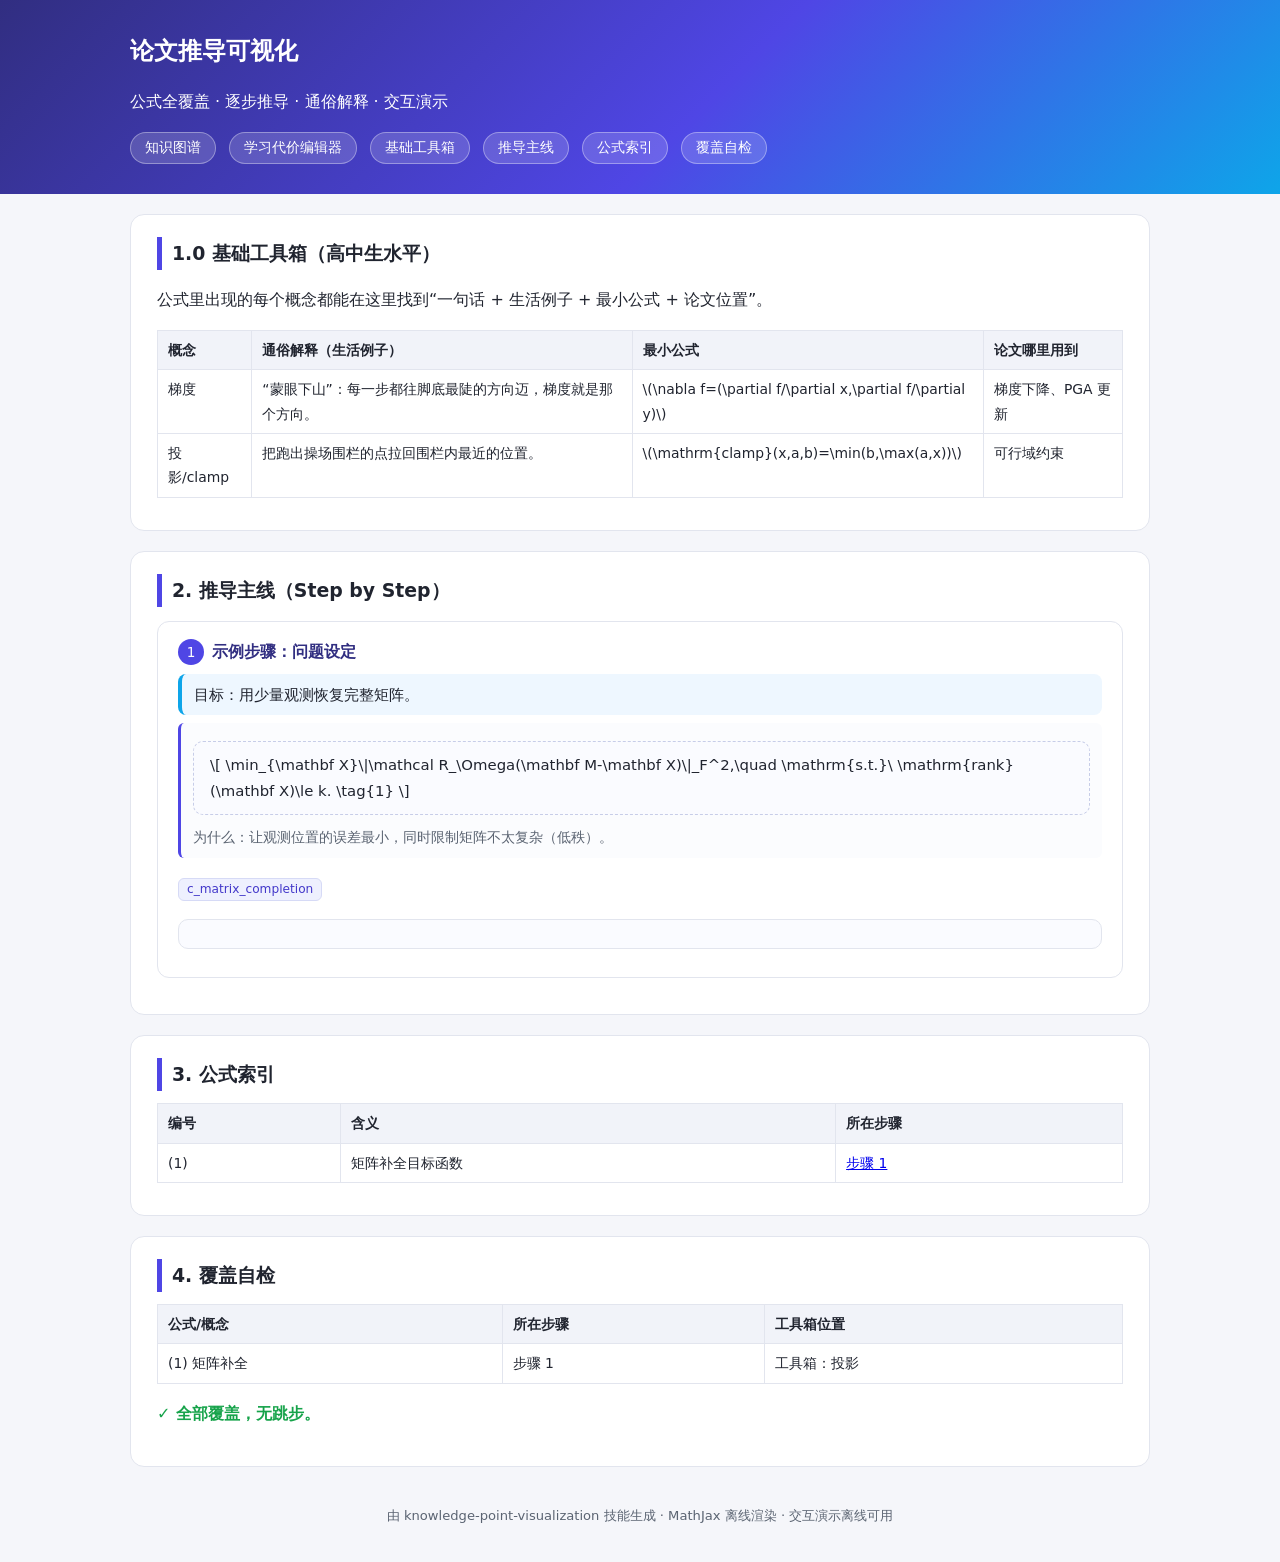
==== .codex/skills/knowledge-point-visualization/assets/derivation-template.html @ 8a46c771 "feat(kpv): 新增推导页标准模板 derivation-template.html + 修复浏览器校验 UTF-8 解码" ====
<!DOCTYPE html>
<html lang="zh-CN">
<head>
<meta charset="UTF-8">
<meta name="viewport" content="width=device-width, initial-scale=1.0">
<title>论文推导可视化（Knowledge Point Visualization）</title>
<script>
window.MathJax = {
  tex: { inlineMath: [['\\(','\\)']], displayMath: [['\\[','\\]']] },
  svg: { fontCache: 'global' }
};
</script>
<script src="mathjax/tex-svg.js"></script>
<script src="interactive-components.js"></script>
<style>
:root{--bg:#f5f6fa;--card:#fff;--ink:#20242f;--muted:#5b6472;--line:#e2e5ee;--accent:#4f46e5;--green:#16a34a;--blue:#0ea5e9}
*{box-sizing:border-box}
body{margin:0;background:var(--bg);color:var(--ink);font-family:"Segoe UI","Microsoft YaHei",system-ui,sans-serif;line-height:1.75}
.wrap{max-width:1060px;margin:0 auto;padding:0 20px}
header{background:linear-gradient(135deg,#312e81,#4f46e5 55%,#0ea5e9);color:#fff;padding:30px 0 24px}
header h1{margin:0 0 8px;font-size:1.5rem}
nav{margin:12px 0 0}
nav a{color:#fff;background:rgba(255,255,255,.16);border:1px solid rgba(255,255,255,.35);border-radius:999px;padding:3px 14px;margin-right:8px;text-decoration:none;font-size:.85rem;display:inline-block;margin-bottom:6px}
section{background:var(--card);border:1px solid var(--line);border-radius:14px;padding:22px 26px;margin:20px 0}
h2{margin:0 0 12px;font-size:1.18rem;border-left:5px solid var(--accent);padding-left:10px}
h3{margin:18px 0 8px;font-size:1rem;color:#312e81}
.eq{background:#fafbff;border:1px dashed #c7cde8;border-radius:10px;padding:10px 16px;margin:10px 0;overflow-x:auto}
.step{background:#fff;border:1px solid var(--line);border-radius:12px;padding:16px 20px;margin:14px 0}
.step .num{display:inline-block;background:var(--accent);color:#fff;border-radius:999px;width:26px;height:26px;line-height:26px;text-align:center;font-size:.85rem;margin-right:8px}
.step h3{display:inline;border:0;padding:0;margin:0}
.goal{background:#eef7ff;border-left:4px solid var(--blue);padding:8px 12px;border-radius:8px;margin:8px 0;font-size:.92rem}
.micro{background:#fbfcfe;border-left:3px solid var(--accent);padding:8px 12px;margin:8px 0;border-radius:6px;font-size:.93rem}
.micro .why{color:var(--muted);font-size:.88rem}
.tag{display:inline-block;background:#eef0fe;color:#4338ca;border:1px solid #d6daf6;border-radius:6px;padding:0 8px;font-size:.76rem;margin:2px 3px 2px 0}
.demo{border:1px solid var(--line);border-radius:10px;padding:14px 16px;margin:12px 0;background:#fafbff}
.kpy-demo-title{font-weight:600;margin-bottom:6px}
.kpy-info{font-size:.88rem;color:var(--muted);margin-bottom:8px}
.kpy-ctls{display:flex;flex-wrap:wrap;gap:10px;align-items:center;margin-top:8px}
.kpy-ctl{display:inline-flex;gap:6px;align-items:center;font-size:.85rem}
.kpy-btn{background:var(--accent);color:#fff;border:0;border-radius:6px;padding:5px 12px;cursor:pointer}
.kpy-tip{position:absolute;z-index:10;background:#20242f;color:#fff;padding:6px 10px;border-radius:6px;font-size:.8rem;max-width:280px}
.kpy-demo-error{outline:2px solid #dc2626}
.kpy-grid{border-collapse:collapse;margin:4px}
.kpy-grid td{border:1px solid var(--line);padding:6px 10px;text-align:center;min-width:44px}
.kpy-matrix-row{display:flex;align-items:center;gap:8px;flex-wrap:wrap}
.kpy-eq-symbol{font-size:1.3rem;color:var(--muted)}
.ok{color:var(--green);font-weight:600}
table{width:100%;border-collapse:collapse;font-size:.87rem;margin:10px 0}
th,td{border:1px solid var(--line);padding:7px 10px;text-align:left;vertical-align:top}
th{background:#f1f3f9}
code{background:#eef1f7;border-radius:5px;padding:1px 5px;font-family:Consolas,monospace;font-size:.85em}
footer{color:var(--muted);font-size:.82rem;padding:18px 0 34px;text-align:center}
</style>
</head>
<body>
<header><div class="wrap">
  <h1>论文推导可视化</h1>
  <p>公式全覆盖 · 逐步推导 · 通俗解释 · 交互演示</p>
  <nav>
    <a href="knowledge-graph.html">知识图谱</a>
    <a href="cost-editor.html">学习代价编辑器</a>
    <a href="#toolbox">基础工具箱</a>
    <a href="#chain">推导主线</a>
    <a href="#formulas">公式索引</a>
    <a href="#check">覆盖自检</a>
  </nav>
</div></header>

<main class="wrap">

<section id="toolbox">
  <h2>1.0 基础工具箱（高中生水平）</h2>
  <p class="muted">公式里出现的每个概念都能在这里找到“一句话 + 生活例子 + 最小公式 + 论文位置”。</p>
  <table>
    <thead><tr><th>概念</th><th>通俗解释（生活例子）</th><th>最小公式</th><th>论文哪里用到</th></tr></thead>
    <tbody>
      <tr><td>梯度</td><td>“蒙眼下山”：每一步都往脚底最陡的方向迈，梯度就是那个方向。</td>
          <td>\(\nabla f=(\partial f/\partial x,\partial f/\partial y)\)</td><td>梯度下降、PGA 更新</td></tr>
      <tr><td>投影/clamp</td><td>把跑出操场围栏的点拉回围栏内最近的位置。</td>
          <td>\(\mathrm{clamp}(x,a,b)=\min(b,\max(a,x))\)</td><td>可行域约束</td></tr>
    </tbody>
  </table>
</section>

<section id="chain">
  <h2>2. 推导主线（Step by Step）</h2>
  <div class="step" id="step1">
    <span class="num">1</span><h3>示例步骤：问题设定</h3>
    <div class="goal">目标：用少量观测恢复完整矩阵。</div>
    <div class="micro">
      <div class="eq">\[ \min_{\mathbf X}\|\mathcal R_\Omega(\mathbf M-\mathbf X)\|_F^2,\quad \mathrm{s.t.}\ \mathrm{rank}(\mathbf X)\le k. \tag{1} \]</div>
      <div class="why">为什么：让观测位置的误差最小，同时限制矩阵不太复杂（低秩）。</div>
    </div>
    <p><span class="tag">c_matrix_completion</span></p>
    <div class="demo" data-demo="gradient-descent" data-config='{"lr":0.25,"x0":2.0,"y0":1.6}'></div>
  </div>
</section>

<section id="formulas">
  <h2>3. 公式索引</h2>
  <table>
    <thead><tr><th>编号</th><th>含义</th><th>所在步骤</th></tr></thead>
    <tbody>
      <tr><td>(1)</td><td>矩阵补全目标函数</td><td><a href="#step1">步骤 1</a></td></tr>
    </tbody>
  </table>
</section>

<section id="check">
  <h2>4. 覆盖自检</h2>
  <table>
    <thead><tr><th>公式/概念</th><th>所在步骤</th><th>工具箱位置</th></tr></thead>
    <tbody>
      <tr><td>(1) 矩阵补全</td><td>步骤 1</td><td>工具箱：投影</td></tr>
    </tbody>
  </table>
  <p class="ok">✓ 全部覆盖，无跳步。</p>
</section>

</main>
<footer>由 knowledge-point-visualization 技能生成 · MathJax 离线渲染 · 交互演示离线可用</footer>

<script>
(function () {
  var mj = "missing", finished = false;
  function finish() {
    if (finished) return;
    finished = true;
    document.documentElement.setAttribute("data-mathjax", mj);
    var demos = window.KPV ? KPV.initAll(document) : { total: 0, ok: 0, failed: ["KPV missing"] };
    document.documentElement.setAttribute("data-demos-total", String(demos.total));
    document.documentElement.setAttribute("data-demos-ok", String(demos.ok));
    document.documentElement.setAttribute("data-demos-failed", demos.failed.join("|") || "none");
    document.documentElement.setAttribute("data-kpv-ready",
      (mj === "ok" && demos.failed.length === 0 && demos.total > 0) ? "ok" : "errors");
  }
  function waitForMathJax(tries) {
    if (window.MathJax && MathJax.startup && MathJax.startup.promise) {
      MathJax.startup.promise.then(function () { mj = "ok"; finish(); },
                                   function () { mj = "error"; finish(); });
    } else if (tries > 0) {
      setTimeout(function () { waitForMathJax(tries - 1); }, 200);
    } else {
      finish();
    }
  }
  waitForMathJax(50);
})();
</script>
</body>
</html>
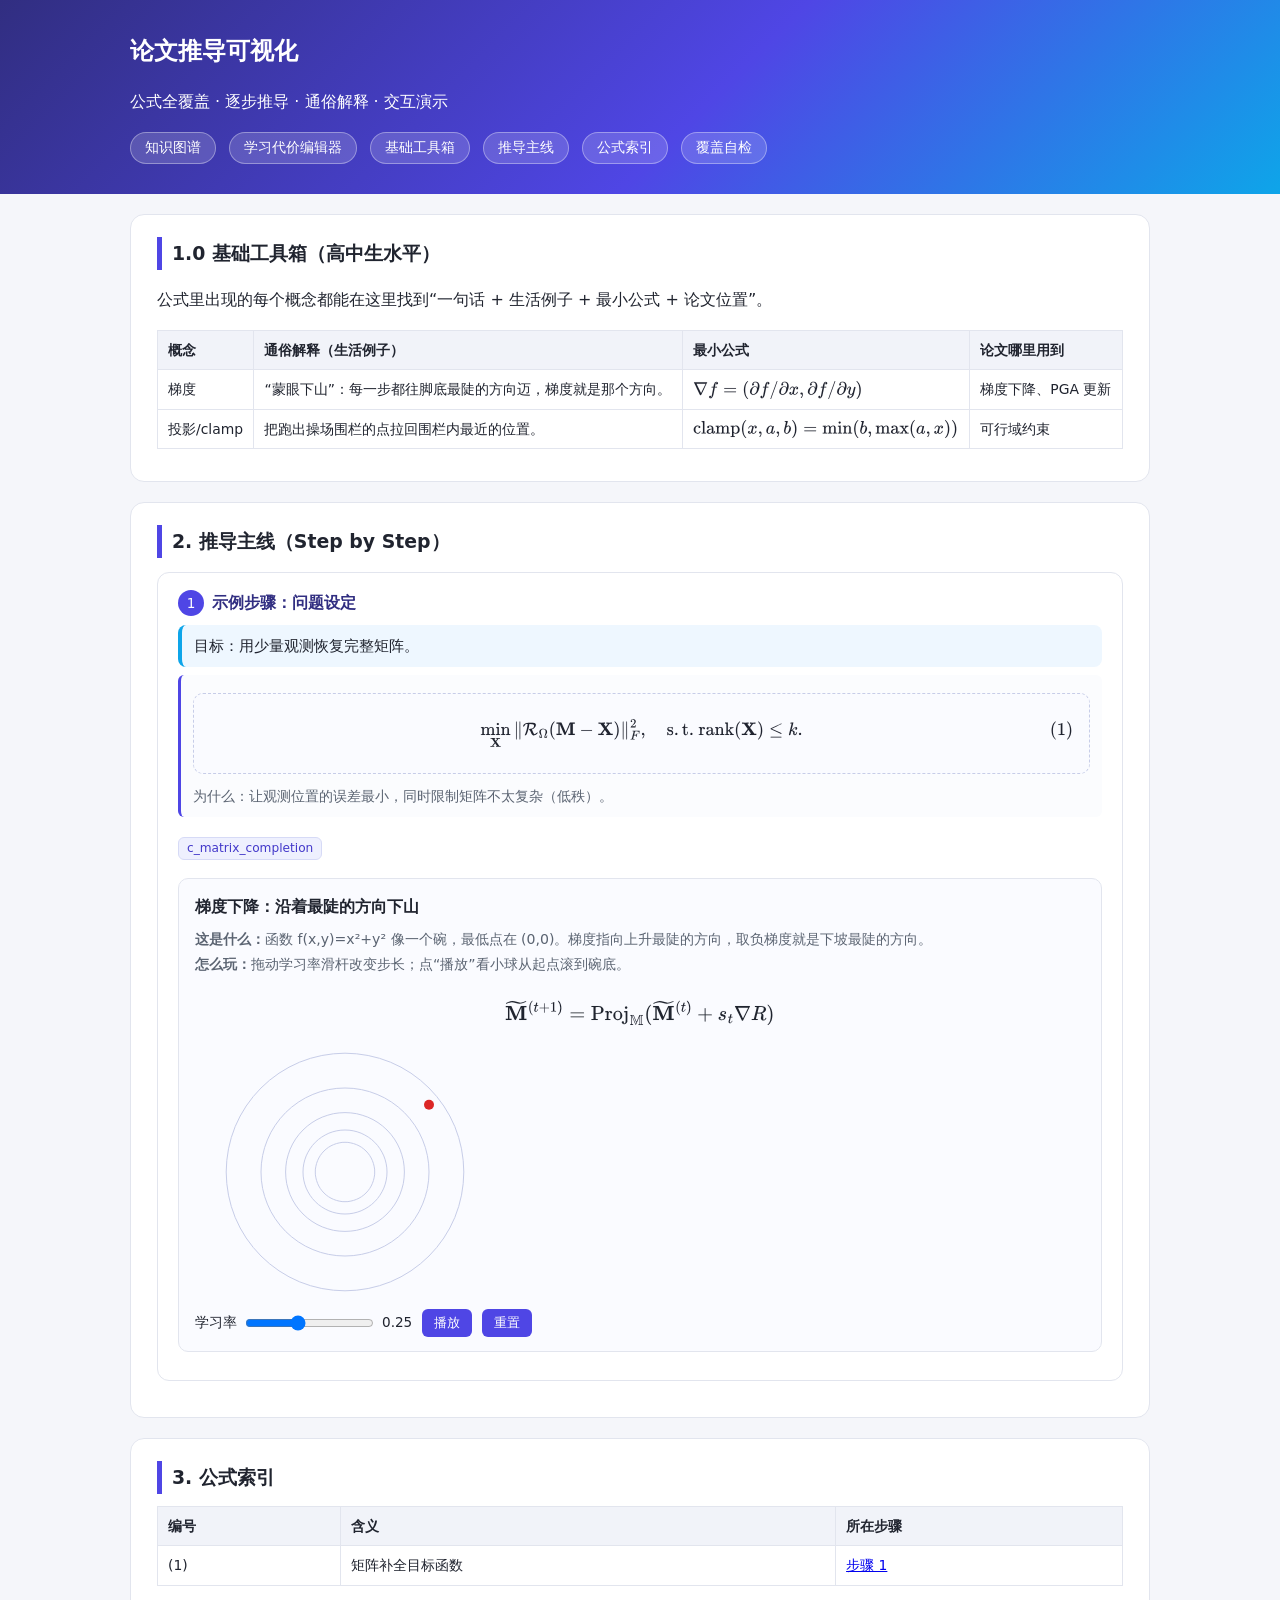
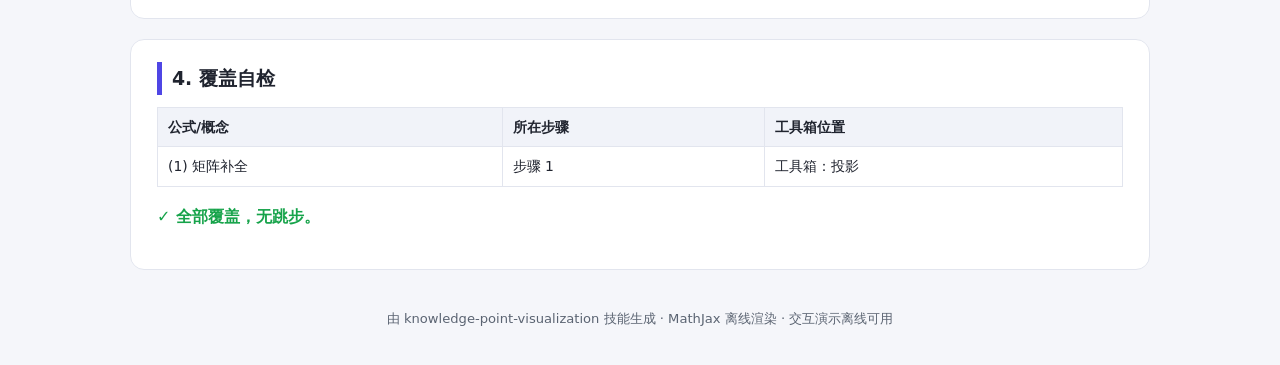
==== commit dab259c8: "fix(kpv): demo 卡片公式改用 MathJax typesetPromise 动态排版，模板补充公式样式" ====
--- a/.codex/skills/knowledge-point-visualization/assets/derivation-template.html
+++ b/.codex/skills/knowledge-point-visualization/assets/derivation-template.html
@@ -35,6 +35,7 @@
 .demo{border:1px solid var(--line);border-radius:10px;padding:14px 16px;margin:12px 0;background:#fafbff}
 .kpy-demo-title{font-weight:600;margin-bottom:6px}
 .kpy-info{font-size:.88rem;color:var(--muted);margin-bottom:8px}
+.kpy-formula{margin:8px 0;overflow-x:auto;font-size:.95rem;color:var(--ink)}
 .kpy-ctls{display:flex;flex-wrap:wrap;gap:10px;align-items:center;margin-top:8px}
 .kpy-ctl{display:inline-flex;gap:6px;align-items:center;font-size:.85rem}
 .kpy-btn{background:var(--accent);color:#fff;border:0;border-radius:6px;padding:5px 12px;cursor:pointer}
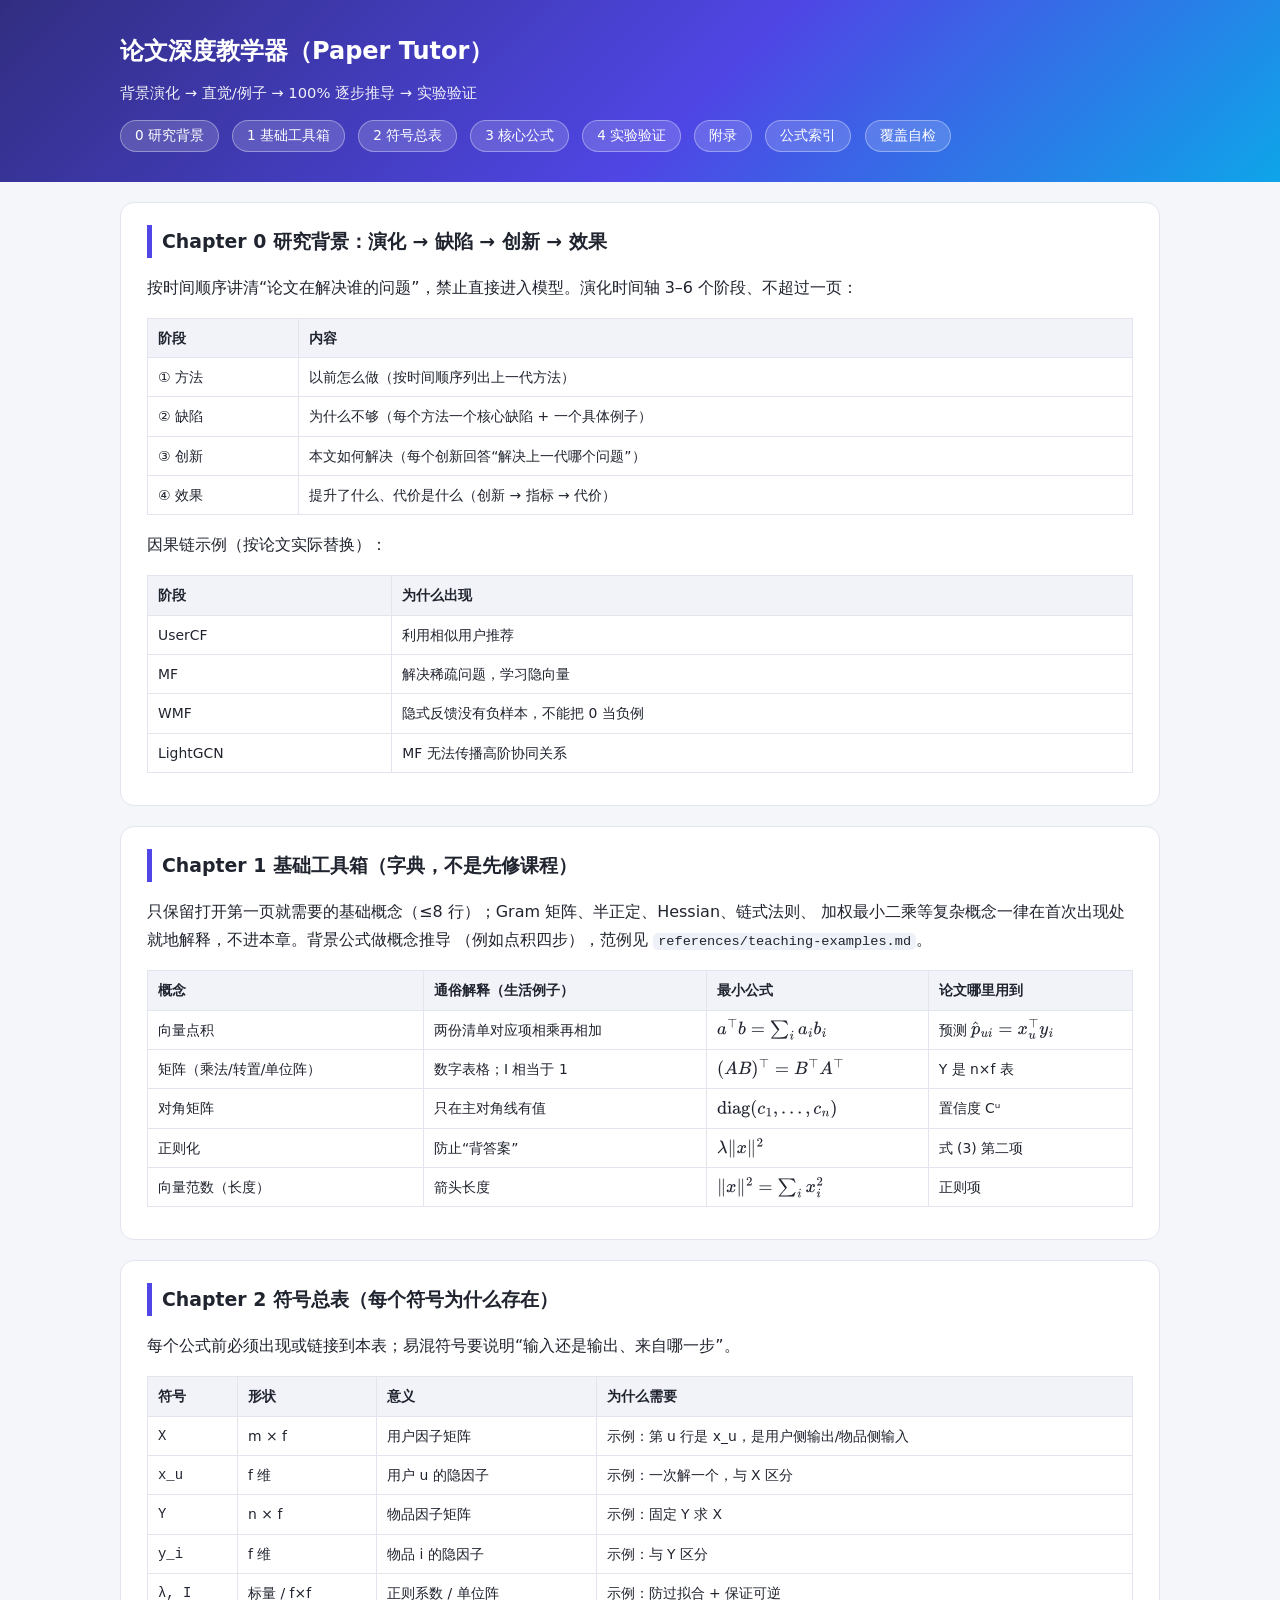
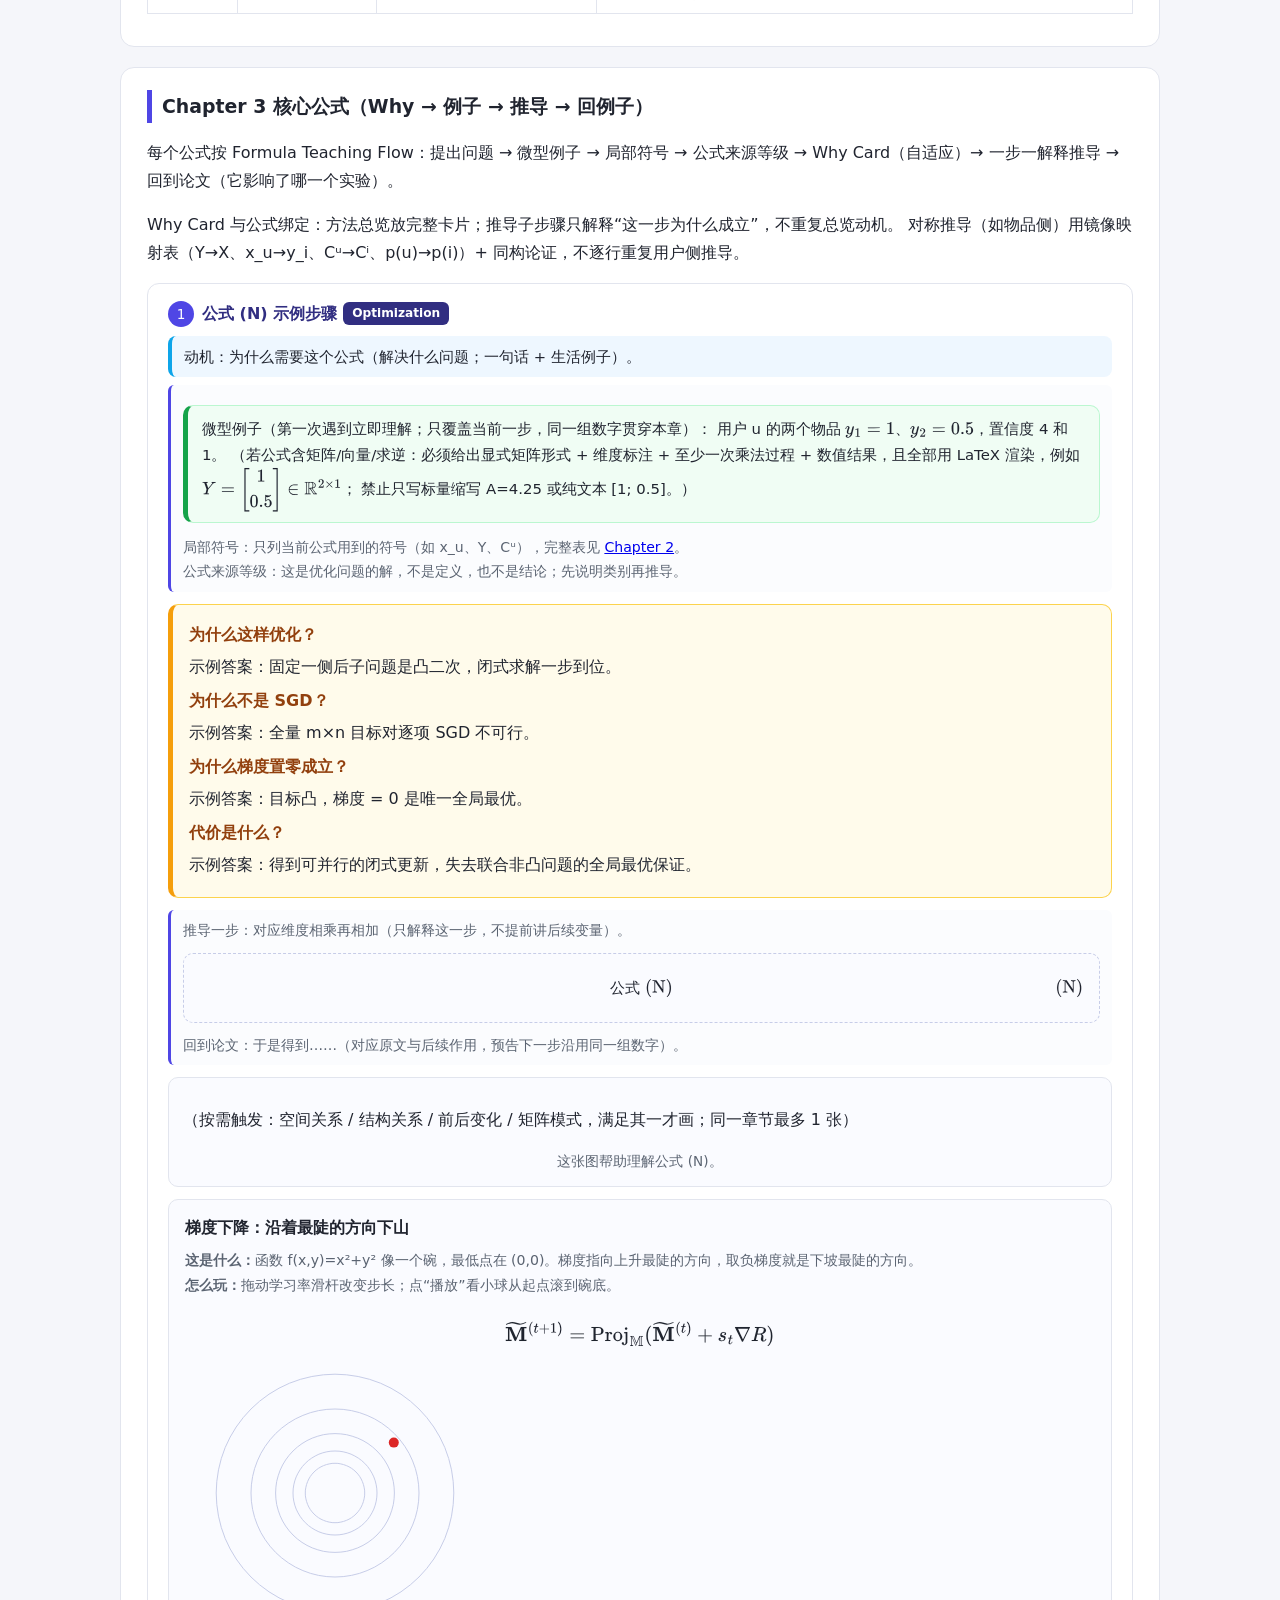
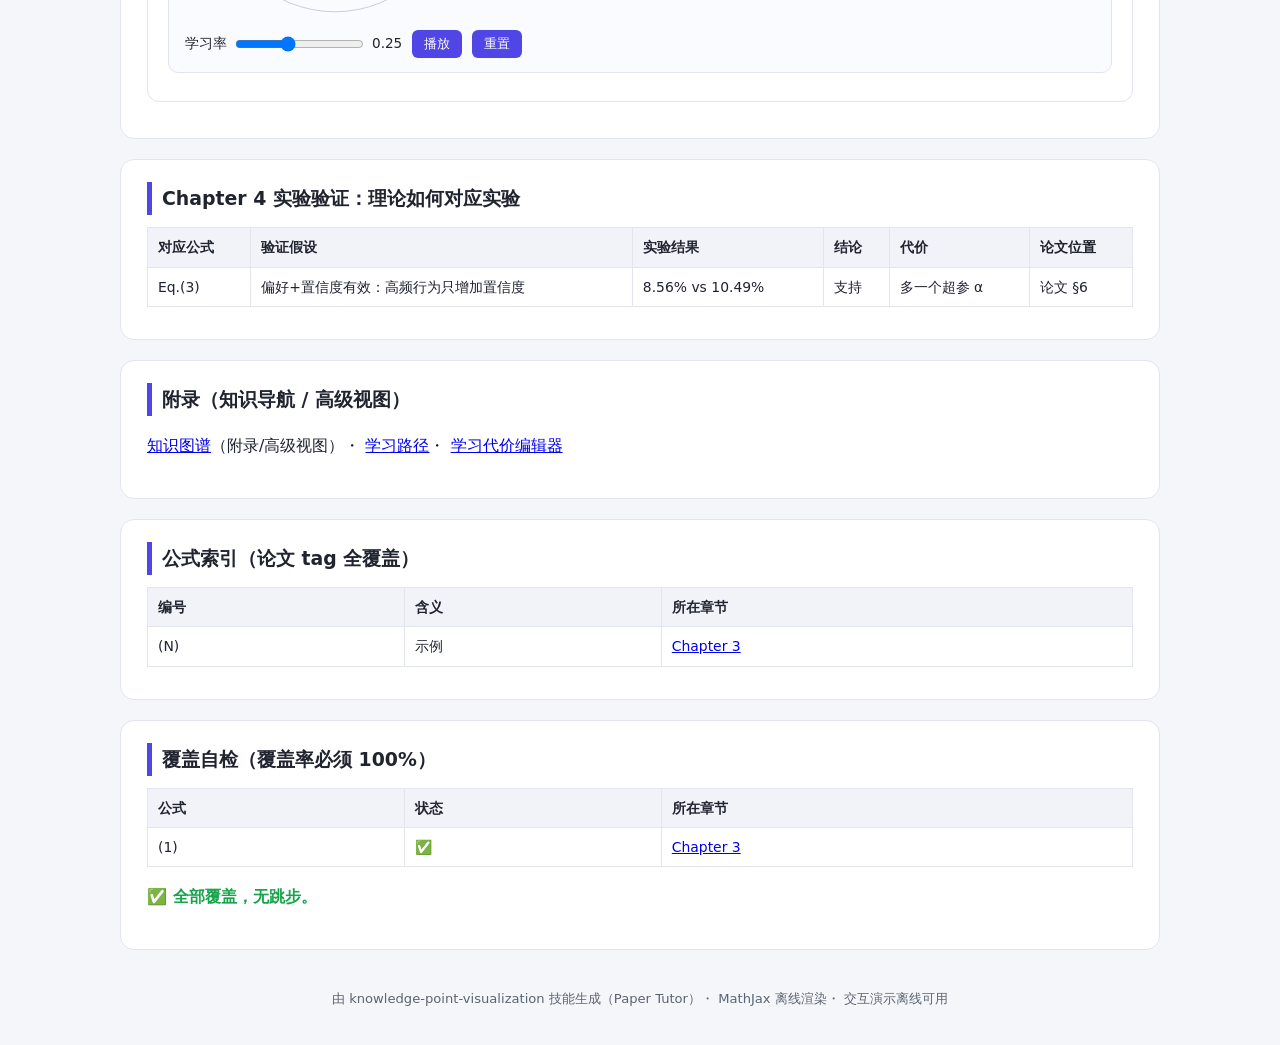
==== commit 9d6b3253: "impl(models): 完成阶段一受害者模型实现" ====
--- a/.codex/skills/knowledge-point-visualization/assets/derivation-template.html
+++ b/.codex/skills/knowledge-point-visualization/assets/derivation-template.html
@@ -3,7 +3,7 @@
 <head>
 <meta charset="UTF-8">
 <meta name="viewport" content="width=device-width, initial-scale=1.0">
-<title>论文推导可视化（Knowledge Point Visualization）</title>
+<title>论文深度教学器（Paper Tutor）</title>
 <script>
 window.MathJax = {
   tex: { inlineMath: [['\\(','\\)']], displayMath: [['\\[','\\]']] },
@@ -13,13 +13,14 @@
 <script src="mathjax/tex-svg.js"></script>
 <script src="interactive-components.js"></script>
 <style>
-:root{--bg:#f5f6fa;--card:#fff;--ink:#20242f;--muted:#5b6472;--line:#e2e5ee;--accent:#4f46e5;--green:#16a34a;--blue:#0ea5e9}
+:root{--bg:#f5f6fa;--card:#fff;--ink:#20242f;--muted:#5b6472;--line:#e2e5ee;--accent:#4f46e5;--green:#16a34a;--blue:#0ea5e9;--amber:#f59e0b}
 *{box-sizing:border-box}
 body{margin:0;background:var(--bg);color:var(--ink);font-family:"Segoe UI","Microsoft YaHei",system-ui,sans-serif;line-height:1.75}
-.wrap{max-width:1060px;margin:0 auto;padding:0 20px}
+.wrap{max-width:1080px;margin:0 auto;padding:0 20px}
 header{background:linear-gradient(135deg,#312e81,#4f46e5 55%,#0ea5e9);color:#fff;padding:30px 0 24px}
 header h1{margin:0 0 8px;font-size:1.5rem}
-nav{margin:12px 0 0}
+header p{margin:0;font-size:.92rem;opacity:.92}
+nav{margin:14px 0 0}
 nav a{color:#fff;background:rgba(255,255,255,.16);border:1px solid rgba(255,255,255,.35);border-radius:999px;padding:3px 14px;margin-right:8px;text-decoration:none;font-size:.85rem;display:inline-block;margin-bottom:6px}
 section{background:var(--card);border:1px solid var(--line);border-radius:14px;padding:22px 26px;margin:20px 0}
 h2{margin:0 0 12px;font-size:1.18rem;border-left:5px solid var(--accent);padding-left:10px}
@@ -41,27 +42,35 @@
 .kpy-btn{background:var(--accent);color:#fff;border:0;border-radius:6px;padding:5px 12px;cursor:pointer}
 .kpy-tip{position:absolute;z-index:10;background:#20242f;color:#fff;padding:6px 10px;border-radius:6px;font-size:.8rem;max-width:280px}
 .kpy-demo-error{outline:2px solid #dc2626}
-.kpy-grid{border-collapse:collapse;margin:4px}
-.kpy-grid td{border:1px solid var(--line);padding:6px 10px;text-align:center;min-width:44px}
-.kpy-matrix-row{display:flex;align-items:center;gap:8px;flex-wrap:wrap}
-.kpy-eq-symbol{font-size:1.3rem;color:var(--muted)}
 .ok{color:var(--green);font-weight:600}
+.src-badge{display:inline-block;background:#312e81;color:#fff;border-radius:6px;padding:1px 9px;font-size:.76rem;margin-left:6px;vertical-align:2px}
+.why-card{background:#fffbeb;border:1px solid #fcd34d;border-left:5px solid var(--amber);border-radius:10px;padding:12px 16px;margin:12px 0}
+.why-card .q{font-weight:600;color:#92400e;margin:4px 0}
+.why-card .a{color:var(--ink);margin:0 0 6px}
+.numeric-example{background:#f0fdf4;border:1px solid #bbf7d0;border-left:5px solid var(--green);border-radius:10px;padding:10px 14px;margin:12px 0;font-size:.93rem}
+.viz{border:1px solid var(--line);border-radius:10px;padding:12px 14px;margin:12px 0;background:#fafbff}
+.viz-caption{color:var(--muted);font-size:.85rem;margin:8px 0 0;text-align:center}
+.note{background:#fff7ed;border-left:4px solid var(--amber);padding:8px 12px;border-radius:8px;margin:8px 0;font-size:.9rem}
 table{width:100%;border-collapse:collapse;font-size:.87rem;margin:10px 0}
 th,td{border:1px solid var(--line);padding:7px 10px;text-align:left;vertical-align:top}
 th{background:#f1f3f9}
 code{background:#eef1f7;border-radius:5px;padding:1px 5px;font-family:Consolas,monospace;font-size:.85em}
+pre{background:#0f172a;color:#e2e8f0;border-radius:10px;padding:14px 16px;overflow-x:auto;font-size:.85rem;line-height:1.55}
 footer{color:var(--muted);font-size:.82rem;padding:18px 0 34px;text-align:center}
+.symbol td:first-child{font-family:Consolas,monospace;white-space:nowrap}
 </style>
 </head>
 <body>
 <header><div class="wrap">
-  <h1>论文推导可视化</h1>
-  <p>公式全覆盖 · 逐步推导 · 通俗解释 · 交互演示</p>
+  <h1>论文深度教学器（Paper Tutor）</h1>
+  <p>背景演化 → 直觉/例子 → 100% 逐步推导 → 实验验证</p>
   <nav>
-    <a href="knowledge-graph.html">知识图谱</a>
-    <a href="cost-editor.html">学习代价编辑器</a>
-    <a href="#toolbox">基础工具箱</a>
-    <a href="#chain">推导主线</a>
+    <a href="#evolution">0 研究背景</a>
+    <a href="#toolbox">1 基础工具箱</a>
+    <a href="#symbols">2 符号总表</a>
+    <a href="#core">3 核心公式</a>
+    <a href="#experiments">4 实验验证</a>
+    <a href="#appendix">附录</a>
     <a href="#formulas">公式索引</a>
     <a href="#check">覆盖自检</a>
   </nav>
@@ -69,57 +78,143 @@
 
 <main class="wrap">
 
+<section id="evolution">
+  <h2>Chapter 0 研究背景：演化 → 缺陷 → 创新 → 效果</h2>
+  <p>按时间顺序讲清“论文在解决谁的问题”，禁止直接进入模型。演化时间轴 3–6 个阶段、不超过一页：</p>
+  <table>
+    <thead><tr><th>阶段</th><th>内容</th></tr></thead>
+    <tbody>
+      <tr><td>① 方法</td><td>以前怎么做（按时间顺序列出上一代方法）</td></tr>
+      <tr><td>② 缺陷</td><td>为什么不够（每个方法一个核心缺陷 + 一个具体例子）</td></tr>
+      <tr><td>③ 创新</td><td>本文如何解决（每个创新回答“解决上一代哪个问题”）</td></tr>
+      <tr><td>④ 效果</td><td>提升了什么、代价是什么（创新 → 指标 → 代价）</td></tr>
+    </tbody>
+  </table>
+  <p>因果链示例（按论文实际替换）：</p>
+  <table>
+    <thead><tr><th>阶段</th><th>为什么出现</th></tr></thead>
+    <tbody>
+      <tr><td>UserCF</td><td>利用相似用户推荐</td></tr>
+      <tr><td>MF</td><td>解决稀疏问题，学习隐向量</td></tr>
+      <tr><td>WMF</td><td>隐式反馈没有负样本，不能把 0 当负例</td></tr>
+      <tr><td>LightGCN</td><td>MF 无法传播高阶协同关系</td></tr>
+    </tbody>
+  </table>
+</section>
+
 <section id="toolbox">
-  <h2>1.0 基础工具箱（高中生水平）</h2>
-  <p class="muted">公式里出现的每个概念都能在这里找到“一句话 + 生活例子 + 最小公式 + 论文位置”。</p>
+  <h2>Chapter 1 基础工具箱（字典，不是先修课程）</h2>
+  <p>只保留打开第一页就需要的基础概念（≤8 行）；Gram 矩阵、半正定、Hessian、链式法则、
+     加权最小二乘等复杂概念一律在首次出现处就地解释，不进本章。背景公式做概念推导
+     （例如点积四步），范例见 <code>references/teaching-examples.md</code>。</p>
   <table>
     <thead><tr><th>概念</th><th>通俗解释（生活例子）</th><th>最小公式</th><th>论文哪里用到</th></tr></thead>
     <tbody>
-      <tr><td>梯度</td><td>“蒙眼下山”：每一步都往脚底最陡的方向迈，梯度就是那个方向。</td>
-          <td>\(\nabla f=(\partial f/\partial x,\partial f/\partial y)\)</td><td>梯度下降、PGA 更新</td></tr>
-      <tr><td>投影/clamp</td><td>把跑出操场围栏的点拉回围栏内最近的位置。</td>
-          <td>\(\mathrm{clamp}(x,a,b)=\min(b,\max(a,x))\)</td><td>可行域约束</td></tr>
-    </tbody>
-  </table>
-</section>
-
-<section id="chain">
-  <h2>2. 推导主线（Step by Step）</h2>
-  <div class="step" id="step1">
-    <span class="num">1</span><h3>示例步骤：问题设定</h3>
-    <div class="goal">目标：用少量观测恢复完整矩阵。</div>
+      <tr><td>向量点积</td><td>两份清单对应项相乘再相加</td><td>\(a^\top b = \sum_i a_i b_i\)</td><td>预测 \(p̂_{ui} = x_u^\top y_i\)</td></tr>
+      <tr><td>矩阵（乘法/转置/单位阵）</td><td>数字表格；I 相当于 1</td><td>\((AB)^\top = B^\top A^\top\)</td><td>Y 是 n×f 表</td></tr>
+      <tr><td>对角矩阵</td><td>只在主对角线有值</td><td>\(\mathrm{diag}(c_1,\dots,c_n)\)</td><td>置信度 Cᵘ</td></tr>
+      <tr><td>正则化</td><td>防止“背答案”</td><td>\(\lambda\|x\|^2\)</td><td>式 (3) 第二项</td></tr>
+      <tr><td>向量范数（长度）</td><td>箭头长度</td><td>\(\|x\|^2 = \sum_i x_i^2\)</td><td>正则项</td></tr>
+    </tbody>
+  </table>
+</section>
+
+<section id="symbols">
+  <h2>Chapter 2 符号总表（每个符号为什么存在）</h2>
+  <p>每个公式前必须出现或链接到本表；易混符号要说明“输入还是输出、来自哪一步”。</p>
+  <table class="symbol">
+    <thead><tr><th>符号</th><th>形状</th><th>意义</th><th>为什么需要</th></tr></thead>
+    <tbody>
+      <tr><td>X</td><td>m × f</td><td>用户因子矩阵</td><td>示例：第 u 行是 x_u，是用户侧输出/物品侧输入</td></tr>
+      <tr><td>x_u</td><td>f 维</td><td>用户 u 的隐因子</td><td>示例：一次解一个，与 X 区分</td></tr>
+      <tr><td>Y</td><td>n × f</td><td>物品因子矩阵</td><td>示例：固定 Y 求 X</td></tr>
+      <tr><td>y_i</td><td>f 维</td><td>物品 i 的隐因子</td><td>示例：与 Y 区分</td></tr>
+      <tr><td>λ, I</td><td>标量 / f×f</td><td>正则系数 / 单位阵</td><td>示例：防过拟合 + 保证可逆</td></tr>
+    </tbody>
+  </table>
+</section>
+
+<section id="core">
+  <h2>Chapter 3 核心公式（Why → 例子 → 推导 → 回例子）</h2>
+  <p>每个公式按 Formula Teaching Flow：提出问题 → 微型例子 → 局部符号 → 公式来源等级 → Why Card（自适应）→ 一步一解释推导 → 回到论文（它影响了哪一个实验）。</p>
+  <p>Why Card 与公式绑定：方法总览放完整卡片；推导子步骤只解释“这一步为什么成立”，不重复总览动机。
+     对称推导（如物品侧）用镜像映射表（Y→X、x_u→y_i、Cᵘ→Cⁱ、p(u)→p(i)）+ 同构论证，不逐行重复用户侧推导。</p>
+
+  <div class="step">
+    <span class="num">1</span><h3>公式 (N) 示例步骤<span class="src-badge" data-src="optimization">Optimization</span></h3>
+    <div class="goal">动机：为什么需要这个公式（解决什么问题；一句话 + 生活例子）。</div>
     <div class="micro">
-      <div class="eq">\[ \min_{\mathbf X}\|\mathcal R_\Omega(\mathbf M-\mathbf X)\|_F^2,\quad \mathrm{s.t.}\ \mathrm{rank}(\mathbf X)\le k. \tag{1} \]</div>
-      <div class="why">为什么：让观测位置的误差最小，同时限制矩阵不太复杂（低秩）。</div>
-    </div>
-    <p><span class="tag">c_matrix_completion</span></p>
-    <div class="demo" data-demo="gradient-descent" data-config='{"lr":0.25,"x0":2.0,"y0":1.6}'></div>
+      <div class="numeric-example">微型例子（第一次遇到立即理解；只覆盖当前一步，同一组数字贯穿本章）：
+        用户 u 的两个物品 \(y_1=1\)、\(y_2=0.5\)，置信度 4 和 1。
+        （若公式含矩阵/向量/求逆：必须给出显式矩阵形式 + 维度标注 + 至少一次乘法过程 +
+        数值结果，且全部用 LaTeX 渲染，例如
+        \(Y=\begin{bmatrix}1\\0.5\end{bmatrix}\in\mathbb{R}^{2\times1}\)；
+        禁止只写标量缩写 A=4.25 或纯文本 [1; 0.5]。）</div>
+      <div class="why">局部符号：只列当前公式用到的符号（如 x_u、Y、Cᵘ），完整表见 <a href="#symbols">Chapter 2</a>。</div>
+      <div class="why">公式来源等级：这是优化问题的解，不是定义，也不是结论；先说明类别再推导。</div>
+    </div>
+    <div class="why-card"><!-- 自适应 Why Card：Definition（为什么这样定义/它描述什么对象）；Assumption（为什么这样假设/放弃了什么）；Transformation（为什么能这样变形/用到了哪个数学性质）；Optimization（为什么这样优化/为什么不是 SGD/为什么梯度置零成立/代价是什么）；Result（它说明了什么/它由哪些公式得到）；方法总览放完整卡片，子步骤不重复总览动机 -->
+      <p class="q">为什么这样优化？</p>
+      <p class="a">示例答案：固定一侧后子问题是凸二次，闭式求解一步到位。</p>
+      <p class="q">为什么不是 SGD？</p>
+      <p class="a">示例答案：全量 m×n 目标对逐项 SGD 不可行。</p>
+      <p class="q">为什么梯度置零成立？</p>
+      <p class="a">示例答案：目标凸，梯度 = 0 是唯一全局最优。</p>
+      <p class="q">代价是什么？</p>
+      <p class="a">示例答案：得到可并行的闭式更新，失去联合非凸问题的全局最优保证。</p>
+    </div>
+    <div class="micro">
+      <div class="why">推导一步：对应维度相乘再相加（只解释这一步，不提前讲后续变量）。</div>
+      <div class="eq">\[ \text{公式 (N)} \tag{N} \]</div>
+      <div class="why">回到论文：于是得到……（对应原文与后续作用，预告下一步沿用同一组数字）。</div>
+    </div>
+    <div class="viz" data-formula="tagN">
+      <p>（按需触发：空间关系 / 结构关系 / 前后变化 / 矩阵模式，满足其一才画；同一章节最多 1 张）</p>
+      <p class="viz-caption">这张图帮助理解公式 (N)。</p>
+    </div>
+    <div class="demo" data-demo="gradient-descent" data-config='{"lr":0.25,"x0":1.4,"y0":1.2}'></div>
   </div>
 </section>
 
+<section id="experiments">
+  <h2>Chapter 4 实验验证：理论如何对应实验</h2>
+  <table>
+    <thead><tr><th>对应公式</th><th>验证假设</th><th>实验结果</th><th>结论</th><th>代价</th><th>论文位置</th></tr></thead>
+    <tbody>
+      <tr><td>Eq.(3)</td><td>偏好+置信度有效：高频行为只增加置信度</td><td>8.56% vs 10.49%</td><td>支持</td><td>多一个超参 α</td><td>论文 §6</td></tr>
+    </tbody>
+  </table>
+</section>
+
+<section id="appendix">
+  <h2>附录（知识导航 / 高级视图）</h2>
+  <p><a href="knowledge-graph.html">知识图谱</a>（附录/高级视图）・ <a href="learning-path.json">学习路径</a>・
+     <a href="cost-editor.html">学习代价编辑器</a></p>
+</section>
+
 <section id="formulas">
-  <h2>3. 公式索引</h2>
-  <table>
-    <thead><tr><th>编号</th><th>含义</th><th>所在步骤</th></tr></thead>
-    <tbody>
-      <tr><td>(1)</td><td>矩阵补全目标函数</td><td><a href="#step1">步骤 1</a></td></tr>
+  <h2>公式索引（论文 tag 全覆盖）</h2>
+  <table>
+    <thead><tr><th>编号</th><th>含义</th><th>所在章节</th></tr></thead>
+    <tbody>
+      <tr><td>(N)</td><td>示例</td><td><a href="#core">Chapter 3</a></td></tr>
     </tbody>
   </table>
 </section>
 
 <section id="check">
-  <h2>4. 覆盖自检</h2>
-  <table>
-    <thead><tr><th>公式/概念</th><th>所在步骤</th><th>工具箱位置</th></tr></thead>
-    <tbody>
-      <tr><td>(1) 矩阵补全</td><td>步骤 1</td><td>工具箱：投影</td></tr>
-    </tbody>
-  </table>
-  <p class="ok">✓ 全部覆盖，无跳步。</p>
+  <h2>覆盖自检（覆盖率必须 100%）</h2>
+  <table>
+    <thead><tr><th>公式</th><th>状态</th><th>所在章节</th></tr></thead>
+    <tbody>
+      <tr><td>(1)</td><td>✅</td><td><a href="#core">Chapter 3</a></td></tr>
+    </tbody>
+  </table>
+  <p class="ok">✅ 全部覆盖，无跳步。</p>
 </section>
 
 </main>
-<footer>由 knowledge-point-visualization 技能生成 · MathJax 离线渲染 · 交互演示离线可用</footer>
+<footer>由 knowledge-point-visualization 技能生成（Paper Tutor）・ MathJax 离线渲染・ 交互演示离线可用</footer>
 
 <script>
 (function () {
